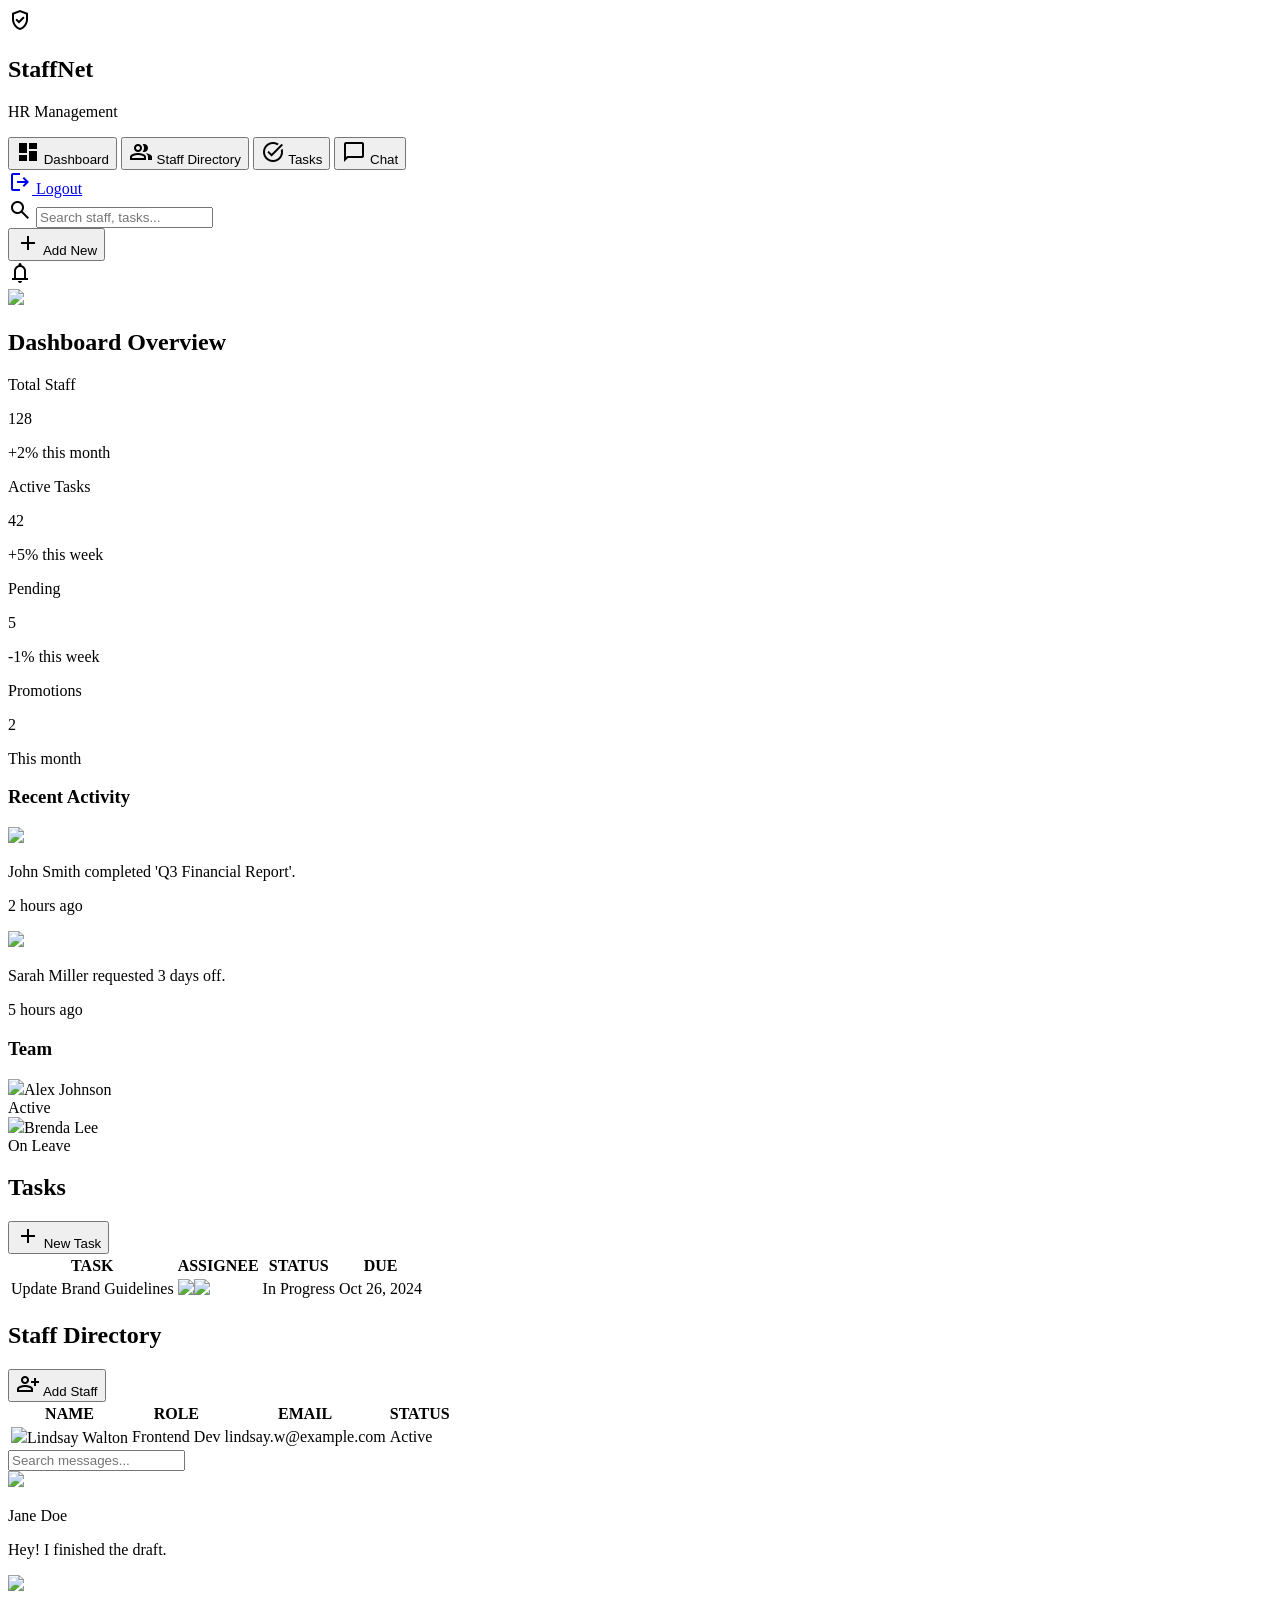
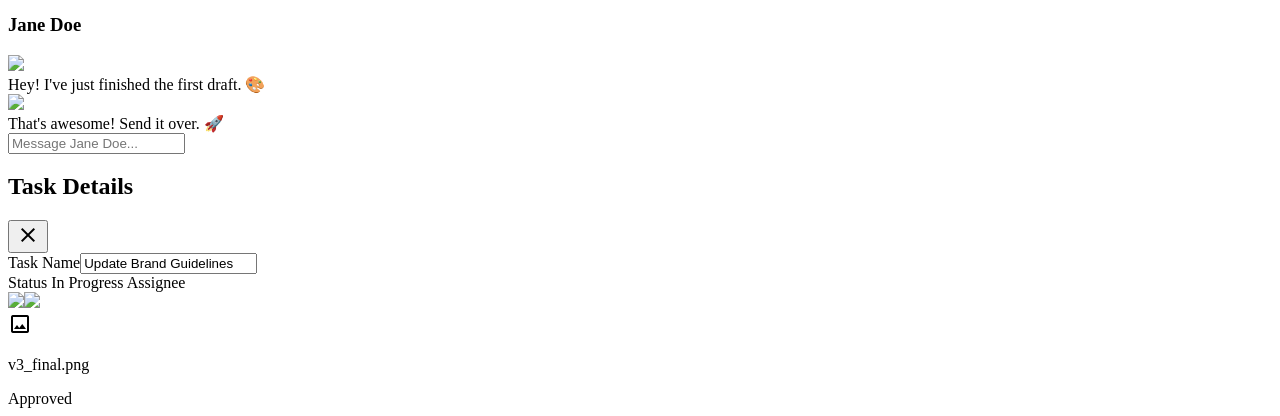
==== dashboard.html @ 2485465a "Create dashboard.html" ====
<!DOCTYPE html>
<html lang="en">
<head>
    <meta charset="UTF-8">
    <meta name="viewport" content="width=device-width, initial-scale=1.0">
    <title>Dashboard - StaffNet</title>
    <link href="https://fonts.googleapis.com/css2?family=Inter:wght@400;500;600;700&display=swap" rel="stylesheet">
    <link href="https://fonts.googleapis.com/css2?family=Material+Symbols+Outlined" rel="stylesheet" />
    <script src="https://cdn.tailwindcss.com?plugins=forms"></script>
    <script>
        tailwind.config = {
            theme: {
                extend: {
                    colors: { primary: '#135bec', surface: '#ffffff', background: '#f6f6f8' },
                    fontFamily: { sans: ['Inter', 'sans-serif'] }
                }
            }
        }
    </script>
    <style>
        .no-scrollbar::-webkit-scrollbar { display: none; }
        .no-scrollbar { -ms-overflow-style: none; scrollbar-width: none; }
        .animate-fade { animation: fadeIn 0.3s ease-in-out; }
        @keyframes fadeIn { from { opacity: 0; transform: translateY(5px); } to { opacity: 1; transform: translateY(0); } }
    </style>
</head>
<body class="bg-background font-sans text-slate-800 h-screen flex overflow-hidden">

    <!-- SIDEBAR -->
    <aside class="hidden md:flex w-64 flex-col border-r border-slate-200 bg-white">
        <div class="p-6 flex items-center gap-3">
            <div class="flex h-10 w-10 items-center justify-center rounded-full bg-primary text-white shadow-md">
                <span class="material-symbols-outlined">verified_user</span>
            </div>
            <div>
                <h1 class="font-bold text-slate-900 text-lg">StaffNet</h1>
                <p class="text-xs text-slate-500">HR Management</p>
            </div>
        </div>

        <nav class="flex-1 px-4 space-y-2 mt-4">
            <button onclick="switchTab('dashboard')" id="nav-dashboard" class="nav-item w-full flex items-center gap-3 rounded-lg px-4 py-3 text-sm font-medium transition-colors bg-primary/10 text-primary">
                <span class="material-symbols-outlined" style="font-variation-settings: 'FILL' 1;">dashboard</span> Dashboard
            </button>
            <button onclick="switchTab('staff')" id="nav-staff" class="nav-item w-full flex items-center gap-3 rounded-lg px-4 py-3 text-sm font-medium text-slate-500 hover:bg-slate-50 transition-colors">
                <span class="material-symbols-outlined">group</span> Staff Directory
            </button>
            <button onclick="switchTab('tasks')" id="nav-tasks" class="nav-item w-full flex items-center gap-3 rounded-lg px-4 py-3 text-sm font-medium text-slate-500 hover:bg-slate-50 transition-colors">
                <span class="material-symbols-outlined">task_alt</span> Tasks
            </button>
            <button onclick="switchTab('chat')" id="nav-chat" class="nav-item w-full flex items-center gap-3 rounded-lg px-4 py-3 text-sm font-medium text-slate-500 hover:bg-slate-50 transition-colors">
                <span class="material-symbols-outlined">chat_bubble</span> Chat
            </button>
        </nav>

        <div class="p-4 border-t border-slate-100">
            <a href="index.html" class="flex w-full items-center gap-3 rounded-lg px-4 py-2 text-sm font-medium text-slate-500 hover:bg-red-50 hover:text-red-600 transition-colors">
                <span class="material-symbols-outlined">logout</span> Logout
            </a>
        </div>
    </aside>

    <!-- MAIN CONTENT -->
    <div class="flex-1 flex flex-col h-full min-w-0">
        
        <!-- HEADER -->
        <header class="h-16 bg-white border-b border-slate-200 flex items-center justify-between px-8 shrink-0">
            <div class="relative w-96 hidden md:block">
                <span class="material-symbols-outlined absolute left-3 top-2.5 text-slate-400">search</span>
                <input class="w-full pl-10 rounded-lg border-none bg-slate-100 py-2 focus:ring-2 focus:ring-primary transition-all" placeholder="Search staff, tasks...">
            </div>
            <div class="flex items-center gap-4">
                <button class="bg-primary text-white px-4 py-2 rounded-lg text-sm font-bold flex items-center gap-2 hover:bg-blue-700 transition shadow-sm">
                    <span class="material-symbols-outlined text-sm">add</span> Add New
                </button>
                <div class="relative">
                    <span class="material-symbols-outlined text-slate-400 cursor-pointer">notifications</span>
                    <span class="absolute top-0 right-0 h-2 w-2 bg-red-500 rounded-full border border-white"></span>
                </div>
                <img src="https://i.pravatar.cc/150?u=admin" class="h-10 w-10 rounded-full border-2 border-slate-100">
            </div>
        </header>

        <!-- SCROLLABLE AREA -->
        <main class="flex-1 overflow-auto p-8 relative">

            <!-- 1. DASHBOARD VIEW -->
            <section id="view-dashboard" class="space-y-8 animate-fade">
                <h2 class="text-2xl font-bold text-slate-900">Dashboard Overview</h2>
                <div class="grid grid-cols-1 md:grid-cols-2 lg:grid-cols-4 gap-6">
                    <!-- Stat Cards -->
                    <div class="bg-white p-6 rounded-xl border border-slate-200 shadow-sm">
                        <p class="text-sm font-medium text-slate-500">Total Staff</p>
                        <p class="text-3xl font-bold mt-2 text-slate-900">128</p>
                        <p class="text-xs text-green-600 mt-1 font-medium">+2% this month</p>
                    </div>
                    <div class="bg-white p-6 rounded-xl border border-slate-200 shadow-sm">
                        <p class="text-sm font-medium text-slate-500">Active Tasks</p>
                        <p class="text-3xl font-bold mt-2 text-slate-900">42</p>
                        <p class="text-xs text-green-600 mt-1 font-medium">+5% this week</p>
                    </div>
                    <div class="bg-white p-6 rounded-xl border border-slate-200 shadow-sm">
                        <p class="text-sm font-medium text-slate-500">Pending</p>
                        <p class="text-3xl font-bold mt-2 text-slate-900">5</p>
                        <p class="text-xs text-red-500 mt-1 font-medium">-1% this week</p>
                    </div>
                    <div class="bg-white p-6 rounded-xl border border-slate-200 shadow-sm">
                        <p class="text-sm font-medium text-slate-500">Promotions</p>
                        <p class="text-3xl font-bold mt-2 text-slate-900">2</p>
                        <p class="text-xs text-slate-400 mt-1">This month</p>
                    </div>
                </div>

                <div class="grid grid-cols-1 lg:grid-cols-3 gap-8">
                    <!-- Activity -->
                    <div class="lg:col-span-2 bg-white rounded-xl border border-slate-200 p-6 shadow-sm">
                        <h3 class="text-lg font-bold mb-6 text-slate-900">Recent Activity</h3>
                        <div class="space-y-6">
                            <div class="flex gap-4">
                                <img src="https://i.pravatar.cc/150?img=11" class="h-10 w-10 rounded-full">
                                <div><p class="text-sm text-slate-800"><span class="font-bold">John Smith</span> completed 'Q3 Financial Report'.</p><p class="text-xs text-slate-400 mt-1">2 hours ago</p></div>
                            </div>
                            <div class="flex gap-4">
                                <img src="https://i.pravatar.cc/150?img=5" class="h-10 w-10 rounded-full">
                                <div><p class="text-sm text-slate-800"><span class="font-bold">Sarah Miller</span> requested 3 days off.</p><p class="text-xs text-slate-400 mt-1">5 hours ago</p></div>
                            </div>
                        </div>
                    </div>
                    <!-- Team -->
                    <div class="bg-white rounded-xl border border-slate-200 p-6 shadow-sm">
                        <h3 class="text-lg font-bold mb-6 text-slate-900">Team</h3>
                        <div class="space-y-4">
                            <div class="flex justify-between items-center">
                                <div class="flex gap-3 items-center"><img src="https://i.pravatar.cc/150?img=68" class="h-8 w-8 rounded-full"><span class="text-sm font-bold">Alex Johnson</span></div>
                                <span class="px-2 py-0.5 rounded-full text-xs font-medium bg-green-100 text-green-700">Active</span>
                            </div>
                            <div class="flex justify-between items-center">
                                <div class="flex gap-3 items-center"><img src="https://i.pravatar.cc/150?img=49" class="h-8 w-8 rounded-full"><span class="text-sm font-bold">Brenda Lee</span></div>
                                <span class="px-2 py-0.5 rounded-full text-xs font-medium bg-yellow-100 text-yellow-800">On Leave</span>
                            </div>
                        </div>
                    </div>
                </div>
            </section>

            <!-- 2. TASKS VIEW -->
            <section id="view-tasks" class="hidden h-full flex flex-col animate-fade">
                <div class="flex justify-between items-center gap-4 mb-6">
                    <h2 class="text-2xl font-bold text-slate-900">Tasks</h2>
                    <button class="bg-primary text-white px-4 py-2 rounded-lg text-sm font-bold flex items-center gap-2 hover:bg-blue-700">
                        <span class="material-symbols-outlined text-sm">add</span> New Task
                    </button>
                </div>
                <div class="bg-white rounded-xl border border-slate-200 shadow-sm flex-1 overflow-hidden">
                    <table class="w-full text-left">
                        <thead class="bg-slate-50 border-b border-slate-200">
                            <tr><th class="px-6 py-4 text-xs font-bold text-slate-500">TASK</th><th class="px-6 py-4 text-xs font-bold text-slate-500">ASSIGNEE</th><th class="px-6 py-4 text-xs font-bold text-slate-500">STATUS</th><th class="px-6 py-4 text-xs font-bold text-slate-500">DUE</th></tr>
                        </thead>
                        <tbody class="divide-y divide-slate-100">
                            <tr onclick="toggleTaskModal()" class="hover:bg-slate-50 cursor-pointer transition">
                                <td class="px-6 py-4 text-sm font-semibold text-slate-900">Update Brand Guidelines</td>
                                <td class="px-6 py-4"><div class="flex -space-x-2"><img class="h-8 w-8 rounded-full border-2 border-white" src="https://i.pravatar.cc/150?img=32"><img class="h-8 w-8 rounded-full border-2 border-white" src="https://i.pravatar.cc/150?img=12"></div></td>
                                <td class="px-6 py-4"><span class="px-2.5 py-1 rounded-full text-xs font-medium bg-yellow-100 text-yellow-800">In Progress</span></td>
                                <td class="px-6 py-4 text-sm text-slate-500">Oct 26, 2024</td>
                            </tr>
                        </tbody>
                    </table>
                </div>
            </section>

            <!-- 3. STAFF VIEW -->
            <section id="view-staff" class="hidden animate-fade">
                <div class="flex justify-between items-center mb-6">
                    <h2 class="text-2xl font-bold text-slate-900">Staff Directory</h2>
                    <button class="bg-primary text-white px-4 py-2 rounded-lg text-sm font-bold flex items-center gap-2 hover:bg-blue-700">
                        <span class="material-symbols-outlined text-sm">person_add</span> Add Staff
                    </button>
                </div>
                <div class="bg-white rounded-xl border border-slate-200 overflow-hidden shadow-sm">
                    <table class="w-full text-left">
                        <thead class="bg-slate-50 border-b border-slate-200">
                            <tr><th class="px-6 py-4 text-xs font-bold text-slate-500">NAME</th><th class="px-6 py-4 text-xs font-bold text-slate-500">ROLE</th><th class="px-6 py-4 text-xs font-bold text-slate-500">EMAIL</th><th class="px-6 py-4 text-xs font-bold text-slate-500">STATUS</th></tr>
                        </thead>
                        <tbody class="divide-y divide-slate-100">
                            <tr class="hover:bg-slate-50">
                                <td class="px-6 py-4 flex items-center gap-3"><img src="https://i.pravatar.cc/150?img=32" class="h-9 w-9 rounded-full"><span class="font-bold text-sm text-slate-900">Lindsay Walton</span></td>
                                <td class="px-6 py-4 text-sm text-slate-500">Frontend Dev</td>
                                <td class="px-6 py-4 text-sm text-slate-500">lindsay.w@example.com</td>
                                <td class="px-6 py-4"><span class="px-2.5 py-1 rounded-full text-xs font-medium bg-green-100 text-green-700">Active</span></td>
                            </tr>
                        </tbody>
                    </table>
                </div>
            </section>

            <!-- 4. CHAT VIEW -->
            <section id="view-chat" class="hidden h-full animate-fade">
                <div class="flex h-[calc(100vh-80px)] bg-white border border-slate-200 rounded-xl overflow-hidden shadow-sm">
                    <div class="w-80 border-r border-slate-200 bg-slate-50 flex flex-col">
                        <div class="p-4 border-b border-slate-200">
                            <input class="w-full pl-4 py-2 rounded-lg border-slate-200 text-sm focus:ring-primary" placeholder="Search messages...">
                        </div>
                        <div class="flex-1 overflow-y-auto p-2 space-y-1">
                            <div class="flex items-center gap-3 p-3 bg-white rounded-lg border border-slate-100 shadow-sm cursor-pointer">
                                <img src="https://i.pravatar.cc/150?img=41" class="h-10 w-10 rounded-full">
                                <div><p class="font-bold text-sm text-slate-900">Jane Doe</p><p class="text-xs text-slate-500 truncate">Hey! I finished the draft.</p></div>
                            </div>
                        </div>
                    </div>
                    <div class="flex-1 flex flex-col">
                        <header class="h-16 border-b border-slate-200 flex items-center justify-between px-6 bg-white">
                            <div class="flex gap-3 items-center"><img src="https://i.pravatar.cc/150?img=41" class="h-9 w-9 rounded-full"><h3 class="font-bold text-sm text-slate-900">Jane Doe</h3></div>
                        </header>
                        <div class="flex-1 p-6 space-y-6 overflow-y-auto bg-white">
                            <div class="flex gap-4 max-w-lg"><img src="https://i.pravatar.cc/150?img=41" class="h-8 w-8 rounded-full mt-1"><div class="bg-slate-100 p-3 rounded-2xl rounded-tl-none text-sm text-slate-800">Hey! I've just finished the first draft. 🎨</div></div>
                            <div class="flex gap-4 max-w-lg ml-auto flex-row-reverse"><img src="https://i.pravatar.cc/150?img=10" class="h-8 w-8 rounded-full mt-1"><div class="bg-primary p-3 rounded-2xl rounded-tr-none text-sm text-white">That's awesome! Send it over. 🚀</div></div>
                        </div>
                        <div class="p-4 bg-slate-50 border-t border-slate-200">
                            <input class="w-full rounded-lg border-slate-200 text-sm py-3" placeholder="Message Jane Doe...">
                        </div>
                    </div>
                </div>
            </section>
        </main>
    </div>

    <!-- TASK DETAILS MODAL (Drawer) -->
    <div id="task-modal" class="fixed inset-0 z-50 hidden">
        <div onclick="toggleTaskModal()" class="absolute inset-0 bg-slate-900/20 backdrop-blur-sm transition-opacity"></div>
        <div class="absolute inset-y-0 right-0 w-full md:w-[600px] bg-white shadow-2xl flex flex-col transform transition-transform duration-300">
            <div class="flex justify-between items-center p-4 border-b border-slate-100">
                <h2 class="font-bold">Task Details</h2>
                <button onclick="toggleTaskModal()" class="text-slate-400 hover:text-red-500"><span class="material-symbols-outlined">close</span></button>
            </div>
            <div class="p-8 space-y-6">
                <div><label class="block text-xs font-bold text-slate-400 uppercase mb-1">Task Name</label><input type="text" value="Update Brand Guidelines" class="w-full text-xl font-bold border-slate-200 rounded-lg"></div>
                <div class="grid grid-cols-[100px_1fr] gap-y-6 items-center">
                    <span class="text-sm text-slate-500">Status</span>
                    <span class="px-2.5 py-1 rounded-full text-xs font-medium bg-yellow-100 text-yellow-800 w-fit">In Progress</span>
                    <span class="text-sm text-slate-500">Assignee</span>
                    <div class="flex gap-2"><img src="https://i.pravatar.cc/150?img=32" class="h-8 w-8 rounded-full"><img src="https://i.pravatar.cc/150?img=12" class="h-8 w-8 rounded-full"></div>
                </div>
                <div class="p-3 border rounded-xl flex items-center gap-4 bg-slate-50">
                    <div class="w-10 h-10 bg-slate-200 flex items-center justify-center rounded"><span class="material-symbols-outlined text-slate-500">image</span></div>
                    <div class="flex-1"><p class="font-bold text-sm text-slate-900">v3_final.png</p></div>
                    <span class="px-2 py-1 bg-green-100 text-green-700 text-xs rounded-full font-bold">Approved</span>
                </div>
            </div>
        </div>
    </div>

    <script src="js/main.js"></script>
</body>
</html>
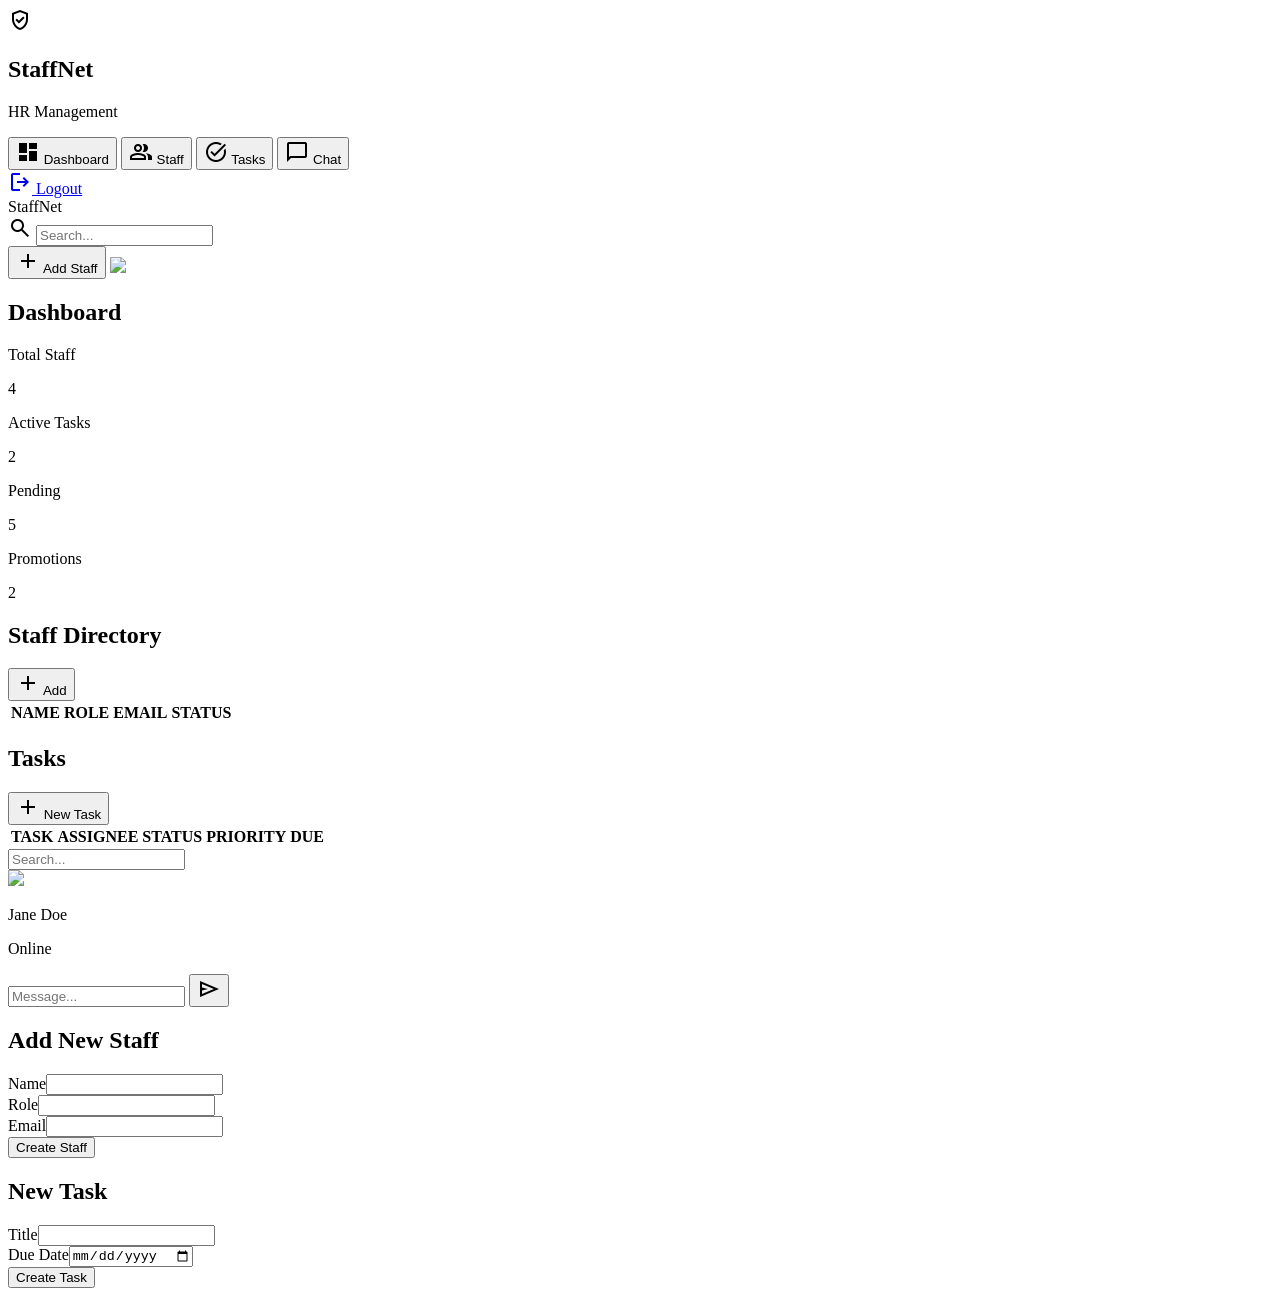
==== commit a01c5123: "Update dashboard.html" ====
--- a/dashboard.html
+++ b/dashboard.html
@@ -10,16 +10,11 @@
     <script>
         tailwind.config = {
             theme: {
-                extend: {
-                    colors: { primary: '#135bec', surface: '#ffffff', background: '#f6f6f8' },
-                    fontFamily: { sans: ['Inter', 'sans-serif'] }
-                }
+                extend: { colors: { primary: '#135bec', background: '#f6f6f8' }, fontFamily: { sans: ['Inter', 'sans-serif'] } }
             }
         }
     </script>
     <style>
-        .no-scrollbar::-webkit-scrollbar { display: none; }
-        .no-scrollbar { -ms-overflow-style: none; scrollbar-width: none; }
         .animate-fade { animation: fadeIn 0.3s ease-in-out; }
         @keyframes fadeIn { from { opacity: 0; transform: translateY(5px); } to { opacity: 1; transform: translateY(0); } }
     </style>
@@ -29,226 +24,129 @@
     <!-- SIDEBAR -->
     <aside class="hidden md:flex w-64 flex-col border-r border-slate-200 bg-white">
         <div class="p-6 flex items-center gap-3">
-            <div class="flex h-10 w-10 items-center justify-center rounded-full bg-primary text-white shadow-md">
-                <span class="material-symbols-outlined">verified_user</span>
-            </div>
-            <div>
-                <h1 class="font-bold text-slate-900 text-lg">StaffNet</h1>
-                <p class="text-xs text-slate-500">HR Management</p>
-            </div>
+            <div class="flex h-10 w-10 items-center justify-center rounded-full bg-primary text-white"><span class="material-symbols-outlined">verified_user</span></div>
+            <div><h1 class="font-bold text-lg">StaffNet</h1><p class="text-xs text-slate-500">HR Management</p></div>
         </div>
-
         <nav class="flex-1 px-4 space-y-2 mt-4">
-            <button onclick="switchTab('dashboard')" id="nav-dashboard" class="nav-item w-full flex items-center gap-3 rounded-lg px-4 py-3 text-sm font-medium transition-colors bg-primary/10 text-primary">
+            <button onclick="switchTab('dashboard')" id="nav-dashboard" class="nav-item w-full flex items-center gap-3 rounded-lg px-4 py-3 text-sm font-medium bg-primary/10 text-primary">
                 <span class="material-symbols-outlined" style="font-variation-settings: 'FILL' 1;">dashboard</span> Dashboard
             </button>
-            <button onclick="switchTab('staff')" id="nav-staff" class="nav-item w-full flex items-center gap-3 rounded-lg px-4 py-3 text-sm font-medium text-slate-500 hover:bg-slate-50 transition-colors">
-                <span class="material-symbols-outlined">group</span> Staff Directory
+            <button onclick="switchTab('staff')" id="nav-staff" class="nav-item w-full flex items-center gap-3 rounded-lg px-4 py-3 text-sm font-medium text-slate-500 hover:bg-slate-50">
+                <span class="material-symbols-outlined">group</span> Staff
             </button>
-            <button onclick="switchTab('tasks')" id="nav-tasks" class="nav-item w-full flex items-center gap-3 rounded-lg px-4 py-3 text-sm font-medium text-slate-500 hover:bg-slate-50 transition-colors">
+            <button onclick="switchTab('tasks')" id="nav-tasks" class="nav-item w-full flex items-center gap-3 rounded-lg px-4 py-3 text-sm font-medium text-slate-500 hover:bg-slate-50">
                 <span class="material-symbols-outlined">task_alt</span> Tasks
             </button>
-            <button onclick="switchTab('chat')" id="nav-chat" class="nav-item w-full flex items-center gap-3 rounded-lg px-4 py-3 text-sm font-medium text-slate-500 hover:bg-slate-50 transition-colors">
+            <button onclick="switchTab('chat')" id="nav-chat" class="nav-item w-full flex items-center gap-3 rounded-lg px-4 py-3 text-sm font-medium text-slate-500 hover:bg-slate-50">
                 <span class="material-symbols-outlined">chat_bubble</span> Chat
             </button>
         </nav>
-
-        <div class="p-4 border-t border-slate-100">
-            <a href="index.html" class="flex w-full items-center gap-3 rounded-lg px-4 py-2 text-sm font-medium text-slate-500 hover:bg-red-50 hover:text-red-600 transition-colors">
-                <span class="material-symbols-outlined">logout</span> Logout
-            </a>
-        </div>
+        <div class="p-4 border-t border-slate-100"><a href="index.html" class="flex w-full items-center gap-3 rounded-lg px-4 py-2 text-sm font-medium text-slate-500 hover:text-red-600"><span class="material-symbols-outlined">logout</span> Logout</a></div>
     </aside>
 
     <!-- MAIN CONTENT -->
     <div class="flex-1 flex flex-col h-full min-w-0">
-        
-        <!-- HEADER -->
         <header class="h-16 bg-white border-b border-slate-200 flex items-center justify-between px-8 shrink-0">
+            <div class="font-bold text-lg md:hidden">StaffNet</div> <!-- Mobile Title -->
             <div class="relative w-96 hidden md:block">
                 <span class="material-symbols-outlined absolute left-3 top-2.5 text-slate-400">search</span>
-                <input class="w-full pl-10 rounded-lg border-none bg-slate-100 py-2 focus:ring-2 focus:ring-primary transition-all" placeholder="Search staff, tasks...">
+                <input class="w-full pl-10 rounded-lg border-none bg-slate-100 py-2 focus:ring-2 focus:ring-primary" placeholder="Search...">
             </div>
             <div class="flex items-center gap-4">
-                <button class="bg-primary text-white px-4 py-2 rounded-lg text-sm font-bold flex items-center gap-2 hover:bg-blue-700 transition shadow-sm">
-                    <span class="material-symbols-outlined text-sm">add</span> Add New
-                </button>
-                <div class="relative">
-                    <span class="material-symbols-outlined text-slate-400 cursor-pointer">notifications</span>
-                    <span class="absolute top-0 right-0 h-2 w-2 bg-red-500 rounded-full border border-white"></span>
-                </div>
+                <button onclick="toggleModal('add-staff-modal')" class="bg-primary text-white px-4 py-2 rounded-lg text-sm font-bold hidden md:flex items-center gap-2 hover:bg-blue-700"><span class="material-symbols-outlined text-sm">add</span> Add Staff</button>
                 <img src="https://i.pravatar.cc/150?u=admin" class="h-10 w-10 rounded-full border-2 border-slate-100">
             </div>
         </header>
 
-        <!-- SCROLLABLE AREA -->
-        <main class="flex-1 overflow-auto p-8 relative">
+        <main class="flex-1 overflow-auto p-4 md:p-8 relative">
+            
+            <!-- 1. DASHBOARD -->
+            <section id="view-dashboard" class="space-y-8 animate-fade">
+                <h2 class="text-2xl font-bold">Dashboard</h2>
+                <div class="grid grid-cols-1 md:grid-cols-2 lg:grid-cols-4 gap-6">
+                    <div class="bg-white p-6 rounded-xl border border-slate-200 shadow-sm"><p class="text-sm font-medium text-slate-500">Total Staff</p><p id="stat-total-staff" class="text-3xl font-bold mt-2">0</p></div>
+                    <div class="bg-white p-6 rounded-xl border border-slate-200 shadow-sm"><p class="text-sm font-medium text-slate-500">Active Tasks</p><p id="stat-active-tasks" class="text-3xl font-bold mt-2">0</p></div>
+                    <div class="bg-white p-6 rounded-xl border border-slate-200 shadow-sm"><p class="text-sm font-medium text-slate-500">Pending</p><p class="text-3xl font-bold mt-2">5</p></div>
+                    <div class="bg-white p-6 rounded-xl border border-slate-200 shadow-sm"><p class="text-sm font-medium text-slate-500">Promotions</p><p class="text-3xl font-bold mt-2">2</p></div>
+                </div>
+            </section>
 
-            <!-- 1. DASHBOARD VIEW -->
-            <section id="view-dashboard" class="space-y-8 animate-fade">
-                <h2 class="text-2xl font-bold text-slate-900">Dashboard Overview</h2>
-                <div class="grid grid-cols-1 md:grid-cols-2 lg:grid-cols-4 gap-6">
-                    <!-- Stat Cards -->
-                    <div class="bg-white p-6 rounded-xl border border-slate-200 shadow-sm">
-                        <p class="text-sm font-medium text-slate-500">Total Staff</p>
-                        <p class="text-3xl font-bold mt-2 text-slate-900">128</p>
-                        <p class="text-xs text-green-600 mt-1 font-medium">+2% this month</p>
+            <!-- 2. STAFF -->
+            <section id="view-staff" class="hidden animate-fade space-y-6">
+                <div class="flex justify-between items-center">
+                    <h2 class="text-2xl font-bold">Staff Directory</h2>
+                    <button onclick="toggleModal('add-staff-modal')" class="bg-primary text-white px-4 py-2 rounded-lg text-sm font-bold flex gap-2"><span class="material-symbols-outlined text-sm">add</span> Add</button>
+                </div>
+                <div class="bg-white rounded-xl border border-slate-200 overflow-x-auto shadow-sm">
+                    <table class="w-full text-left">
+                        <thead class="bg-slate-50 border-b border-slate-200"><tr><th class="px-6 py-4 text-xs font-bold text-slate-500">NAME</th><th class="px-6 py-4 text-xs font-bold text-slate-500">ROLE</th><th class="px-6 py-4 text-xs font-bold text-slate-500">EMAIL</th><th class="px-6 py-4 text-xs font-bold text-slate-500">STATUS</th><th class="px-6 py-4"></th></tr></thead>
+                        <tbody id="staff-table-body" class="divide-y divide-slate-100"></tbody>
+                    </table>
+                </div>
+            </section>
+
+            <!-- 3. TASKS -->
+            <section id="view-tasks" class="hidden animate-fade space-y-6">
+                <div class="flex justify-between items-center">
+                    <h2 class="text-2xl font-bold">Tasks</h2>
+                    <button onclick="toggleModal('add-task-modal')" class="bg-primary text-white px-4 py-2 rounded-lg text-sm font-bold flex gap-2"><span class="material-symbols-outlined text-sm">add</span> New Task</button>
+                </div>
+                <div class="bg-white rounded-xl border border-slate-200 overflow-x-auto shadow-sm">
+                    <table class="w-full text-left">
+                        <thead class="bg-slate-50 border-b border-slate-200"><tr><th class="px-6 py-4 text-xs font-bold text-slate-500">TASK</th><th class="px-6 py-4 text-xs font-bold text-slate-500">ASSIGNEE</th><th class="px-6 py-4 text-xs font-bold text-slate-500">STATUS</th><th class="px-6 py-4 text-xs font-bold text-slate-500">PRIORITY</th><th class="px-6 py-4 text-xs font-bold text-slate-500">DUE</th></tr></thead>
+                        <tbody id="task-table-body" class="divide-y divide-slate-100"></tbody>
+                    </table>
+                </div>
+            </section>
+
+            <!-- 4. CHAT -->
+            <section id="view-chat" class="hidden h-full animate-fade">
+                <div class="flex h-[calc(100vh-140px)] bg-white border border-slate-200 rounded-xl overflow-hidden shadow-sm">
+                    <div class="w-80 border-r border-slate-200 bg-slate-50 flex flex-col hidden md:flex">
+                        <div class="p-4 border-b border-slate-200"><input class="w-full pl-4 py-2 rounded-lg border-slate-200 text-sm" placeholder="Search..."></div>
+                        <div class="p-2"><div class="flex items-center gap-3 p-3 bg-white rounded-lg border shadow-sm"><img src="https://i.pravatar.cc/150?img=41" class="h-10 w-10 rounded-full"><div><p class="font-bold text-sm">Jane Doe</p><p class="text-xs text-slate-500">Online</p></div></div></div>
                     </div>
-                    <div class="bg-white p-6 rounded-xl border border-slate-200 shadow-sm">
-                        <p class="text-sm font-medium text-slate-500">Active Tasks</p>
-                        <p class="text-3xl font-bold mt-2 text-slate-900">42</p>
-                        <p class="text-xs text-green-600 mt-1 font-medium">+5% this week</p>
-                    </div>
-                    <div class="bg-white p-6 rounded-xl border border-slate-200 shadow-sm">
-                        <p class="text-sm font-medium text-slate-500">Pending</p>
-                        <p class="text-3xl font-bold mt-2 text-slate-900">5</p>
-                        <p class="text-xs text-red-500 mt-1 font-medium">-1% this week</p>
-                    </div>
-                    <div class="bg-white p-6 rounded-xl border border-slate-200 shadow-sm">
-                        <p class="text-sm font-medium text-slate-500">Promotions</p>
-                        <p class="text-3xl font-bold mt-2 text-slate-900">2</p>
-                        <p class="text-xs text-slate-400 mt-1">This month</p>
-                    </div>
-                </div>
-
-                <div class="grid grid-cols-1 lg:grid-cols-3 gap-8">
-                    <!-- Activity -->
-                    <div class="lg:col-span-2 bg-white rounded-xl border border-slate-200 p-6 shadow-sm">
-                        <h3 class="text-lg font-bold mb-6 text-slate-900">Recent Activity</h3>
-                        <div class="space-y-6">
-                            <div class="flex gap-4">
-                                <img src="https://i.pravatar.cc/150?img=11" class="h-10 w-10 rounded-full">
-                                <div><p class="text-sm text-slate-800"><span class="font-bold">John Smith</span> completed 'Q3 Financial Report'.</p><p class="text-xs text-slate-400 mt-1">2 hours ago</p></div>
-                            </div>
-                            <div class="flex gap-4">
-                                <img src="https://i.pravatar.cc/150?img=5" class="h-10 w-10 rounded-full">
-                                <div><p class="text-sm text-slate-800"><span class="font-bold">Sarah Miller</span> requested 3 days off.</p><p class="text-xs text-slate-400 mt-1">5 hours ago</p></div>
-                            </div>
-                        </div>
-                    </div>
-                    <!-- Team -->
-                    <div class="bg-white rounded-xl border border-slate-200 p-6 shadow-sm">
-                        <h3 class="text-lg font-bold mb-6 text-slate-900">Team</h3>
-                        <div class="space-y-4">
-                            <div class="flex justify-between items-center">
-                                <div class="flex gap-3 items-center"><img src="https://i.pravatar.cc/150?img=68" class="h-8 w-8 rounded-full"><span class="text-sm font-bold">Alex Johnson</span></div>
-                                <span class="px-2 py-0.5 rounded-full text-xs font-medium bg-green-100 text-green-700">Active</span>
-                            </div>
-                            <div class="flex justify-between items-center">
-                                <div class="flex gap-3 items-center"><img src="https://i.pravatar.cc/150?img=49" class="h-8 w-8 rounded-full"><span class="text-sm font-bold">Brenda Lee</span></div>
-                                <span class="px-2 py-0.5 rounded-full text-xs font-medium bg-yellow-100 text-yellow-800">On Leave</span>
-                            </div>
+                    <div class="flex-1 flex flex-col">
+                        <div id="chat-messages" class="flex-1 p-6 space-y-6 overflow-y-auto bg-white"></div>
+                        <div class="p-4 bg-slate-50 border-t border-slate-200 flex gap-2">
+                            <input id="chat-input" class="flex-1 rounded-lg border-slate-200 text-sm py-3" placeholder="Message...">
+                            <button onclick="sendMessage()" class="bg-primary text-white p-3 rounded-lg"><span class="material-symbols-outlined text-sm">send</span></button>
                         </div>
                     </div>
                 </div>
             </section>
 
-            <!-- 2. TASKS VIEW -->
-            <section id="view-tasks" class="hidden h-full flex flex-col animate-fade">
-                <div class="flex justify-between items-center gap-4 mb-6">
-                    <h2 class="text-2xl font-bold text-slate-900">Tasks</h2>
-                    <button class="bg-primary text-white px-4 py-2 rounded-lg text-sm font-bold flex items-center gap-2 hover:bg-blue-700">
-                        <span class="material-symbols-outlined text-sm">add</span> New Task
-                    </button>
-                </div>
-                <div class="bg-white rounded-xl border border-slate-200 shadow-sm flex-1 overflow-hidden">
-                    <table class="w-full text-left">
-                        <thead class="bg-slate-50 border-b border-slate-200">
-                            <tr><th class="px-6 py-4 text-xs font-bold text-slate-500">TASK</th><th class="px-6 py-4 text-xs font-bold text-slate-500">ASSIGNEE</th><th class="px-6 py-4 text-xs font-bold text-slate-500">STATUS</th><th class="px-6 py-4 text-xs font-bold text-slate-500">DUE</th></tr>
-                        </thead>
-                        <tbody class="divide-y divide-slate-100">
-                            <tr onclick="toggleTaskModal()" class="hover:bg-slate-50 cursor-pointer transition">
-                                <td class="px-6 py-4 text-sm font-semibold text-slate-900">Update Brand Guidelines</td>
-                                <td class="px-6 py-4"><div class="flex -space-x-2"><img class="h-8 w-8 rounded-full border-2 border-white" src="https://i.pravatar.cc/150?img=32"><img class="h-8 w-8 rounded-full border-2 border-white" src="https://i.pravatar.cc/150?img=12"></div></td>
-                                <td class="px-6 py-4"><span class="px-2.5 py-1 rounded-full text-xs font-medium bg-yellow-100 text-yellow-800">In Progress</span></td>
-                                <td class="px-6 py-4 text-sm text-slate-500">Oct 26, 2024</td>
-                            </tr>
-                        </tbody>
-                    </table>
-                </div>
-            </section>
-
-            <!-- 3. STAFF VIEW -->
-            <section id="view-staff" class="hidden animate-fade">
-                <div class="flex justify-between items-center mb-6">
-                    <h2 class="text-2xl font-bold text-slate-900">Staff Directory</h2>
-                    <button class="bg-primary text-white px-4 py-2 rounded-lg text-sm font-bold flex items-center gap-2 hover:bg-blue-700">
-                        <span class="material-symbols-outlined text-sm">person_add</span> Add Staff
-                    </button>
-                </div>
-                <div class="bg-white rounded-xl border border-slate-200 overflow-hidden shadow-sm">
-                    <table class="w-full text-left">
-                        <thead class="bg-slate-50 border-b border-slate-200">
-                            <tr><th class="px-6 py-4 text-xs font-bold text-slate-500">NAME</th><th class="px-6 py-4 text-xs font-bold text-slate-500">ROLE</th><th class="px-6 py-4 text-xs font-bold text-slate-500">EMAIL</th><th class="px-6 py-4 text-xs font-bold text-slate-500">STATUS</th></tr>
-                        </thead>
-                        <tbody class="divide-y divide-slate-100">
-                            <tr class="hover:bg-slate-50">
-                                <td class="px-6 py-4 flex items-center gap-3"><img src="https://i.pravatar.cc/150?img=32" class="h-9 w-9 rounded-full"><span class="font-bold text-sm text-slate-900">Lindsay Walton</span></td>
-                                <td class="px-6 py-4 text-sm text-slate-500">Frontend Dev</td>
-                                <td class="px-6 py-4 text-sm text-slate-500">lindsay.w@example.com</td>
-                                <td class="px-6 py-4"><span class="px-2.5 py-1 rounded-full text-xs font-medium bg-green-100 text-green-700">Active</span></td>
-                            </tr>
-                        </tbody>
-                    </table>
-                </div>
-            </section>
-
-            <!-- 4. CHAT VIEW -->
-            <section id="view-chat" class="hidden h-full animate-fade">
-                <div class="flex h-[calc(100vh-80px)] bg-white border border-slate-200 rounded-xl overflow-hidden shadow-sm">
-                    <div class="w-80 border-r border-slate-200 bg-slate-50 flex flex-col">
-                        <div class="p-4 border-b border-slate-200">
-                            <input class="w-full pl-4 py-2 rounded-lg border-slate-200 text-sm focus:ring-primary" placeholder="Search messages...">
-                        </div>
-                        <div class="flex-1 overflow-y-auto p-2 space-y-1">
-                            <div class="flex items-center gap-3 p-3 bg-white rounded-lg border border-slate-100 shadow-sm cursor-pointer">
-                                <img src="https://i.pravatar.cc/150?img=41" class="h-10 w-10 rounded-full">
-                                <div><p class="font-bold text-sm text-slate-900">Jane Doe</p><p class="text-xs text-slate-500 truncate">Hey! I finished the draft.</p></div>
-                            </div>
-                        </div>
-                    </div>
-                    <div class="flex-1 flex flex-col">
-                        <header class="h-16 border-b border-slate-200 flex items-center justify-between px-6 bg-white">
-                            <div class="flex gap-3 items-center"><img src="https://i.pravatar.cc/150?img=41" class="h-9 w-9 rounded-full"><h3 class="font-bold text-sm text-slate-900">Jane Doe</h3></div>
-                        </header>
-                        <div class="flex-1 p-6 space-y-6 overflow-y-auto bg-white">
-                            <div class="flex gap-4 max-w-lg"><img src="https://i.pravatar.cc/150?img=41" class="h-8 w-8 rounded-full mt-1"><div class="bg-slate-100 p-3 rounded-2xl rounded-tl-none text-sm text-slate-800">Hey! I've just finished the first draft. 🎨</div></div>
-                            <div class="flex gap-4 max-w-lg ml-auto flex-row-reverse"><img src="https://i.pravatar.cc/150?img=10" class="h-8 w-8 rounded-full mt-1"><div class="bg-primary p-3 rounded-2xl rounded-tr-none text-sm text-white">That's awesome! Send it over. 🚀</div></div>
-                        </div>
-                        <div class="p-4 bg-slate-50 border-t border-slate-200">
-                            <input class="w-full rounded-lg border-slate-200 text-sm py-3" placeholder="Message Jane Doe...">
-                        </div>
-                    </div>
-                </div>
-            </section>
         </main>
     </div>
 
-    <!-- TASK DETAILS MODAL (Drawer) -->
-    <div id="task-modal" class="fixed inset-0 z-50 hidden">
-        <div onclick="toggleTaskModal()" class="absolute inset-0 bg-slate-900/20 backdrop-blur-sm transition-opacity"></div>
-        <div class="absolute inset-y-0 right-0 w-full md:w-[600px] bg-white shadow-2xl flex flex-col transform transition-transform duration-300">
-            <div class="flex justify-between items-center p-4 border-b border-slate-100">
-                <h2 class="font-bold">Task Details</h2>
-                <button onclick="toggleTaskModal()" class="text-slate-400 hover:text-red-500"><span class="material-symbols-outlined">close</span></button>
-            </div>
-            <div class="p-8 space-y-6">
-                <div><label class="block text-xs font-bold text-slate-400 uppercase mb-1">Task Name</label><input type="text" value="Update Brand Guidelines" class="w-full text-xl font-bold border-slate-200 rounded-lg"></div>
-                <div class="grid grid-cols-[100px_1fr] gap-y-6 items-center">
-                    <span class="text-sm text-slate-500">Status</span>
-                    <span class="px-2.5 py-1 rounded-full text-xs font-medium bg-yellow-100 text-yellow-800 w-fit">In Progress</span>
-                    <span class="text-sm text-slate-500">Assignee</span>
-                    <div class="flex gap-2"><img src="https://i.pravatar.cc/150?img=32" class="h-8 w-8 rounded-full"><img src="https://i.pravatar.cc/150?img=12" class="h-8 w-8 rounded-full"></div>
-                </div>
-                <div class="p-3 border rounded-xl flex items-center gap-4 bg-slate-50">
-                    <div class="w-10 h-10 bg-slate-200 flex items-center justify-center rounded"><span class="material-symbols-outlined text-slate-500">image</span></div>
-                    <div class="flex-1"><p class="font-bold text-sm text-slate-900">v3_final.png</p></div>
-                    <span class="px-2 py-1 bg-green-100 text-green-700 text-xs rounded-full font-bold">Approved</span>
-                </div>
-            </div>
+    <!-- ADD STAFF MODAL -->
+    <div id="add-staff-modal" class="fixed inset-0 z-50 hidden">
+        <div onclick="toggleModal('add-staff-modal')" class="absolute inset-0 bg-slate-900/50 backdrop-blur-sm"></div>
+        <div class="absolute top-1/2 left-1/2 transform -translate-x-1/2 -translate-y-1/2 bg-white rounded-xl shadow-2xl p-8 w-96 animate-fade">
+            <h2 class="text-xl font-bold mb-4">Add New Staff</h2>
+            <form onsubmit="handleAddStaff(event)" class="space-y-4">
+                <div><label class="text-xs font-bold text-slate-500">Name</label><input id="new-staff-name" required class="w-full rounded border-slate-300"></div>
+                <div><label class="text-xs font-bold text-slate-500">Role</label><input id="new-staff-role" required class="w-full rounded border-slate-300"></div>
+                <div><label class="text-xs font-bold text-slate-500">Email</label><input id="new-staff-email" type="email" required class="w-full rounded border-slate-300"></div>
+                <button type="submit" class="w-full bg-primary text-white py-2 rounded font-bold">Create Staff</button>
+            </form>
         </div>
     </div>
 
-    <script src="js/main.js"></script>
+    <!-- ADD TASK MODAL -->
+    <div id="add-task-modal" class="fixed inset-0 z-50 hidden">
+        <div onclick="toggleModal('add-task-modal')" class="absolute inset-0 bg-slate-900/50 backdrop-blur-sm"></div>
+        <div class="absolute top-1/2 left-1/2 transform -translate-x-1/2 -translate-y-1/2 bg-white rounded-xl shadow-2xl p-8 w-96 animate-fade">
+            <h2 class="text-xl font-bold mb-4">New Task</h2>
+            <form onsubmit="handleAddTask(event)" class="space-y-4">
+                <div><label class="text-xs font-bold text-slate-500">Title</label><input id="new-task-title" required class="w-full rounded border-slate-300"></div>
+                <div><label class="text-xs font-bold text-slate-500">Due Date</label><input id="new-task-date" type="date" required class="w-full rounded border-slate-300"></div>
+                <button type="submit" class="w-full bg-primary text-white py-2 rounded font-bold">Create Task</button>
+            </form>
+        </div>
+    </div>
+
+    <script src="js/db.js"></script>
+    <script src="js/app.js"></script>
 </body>
 </html>
